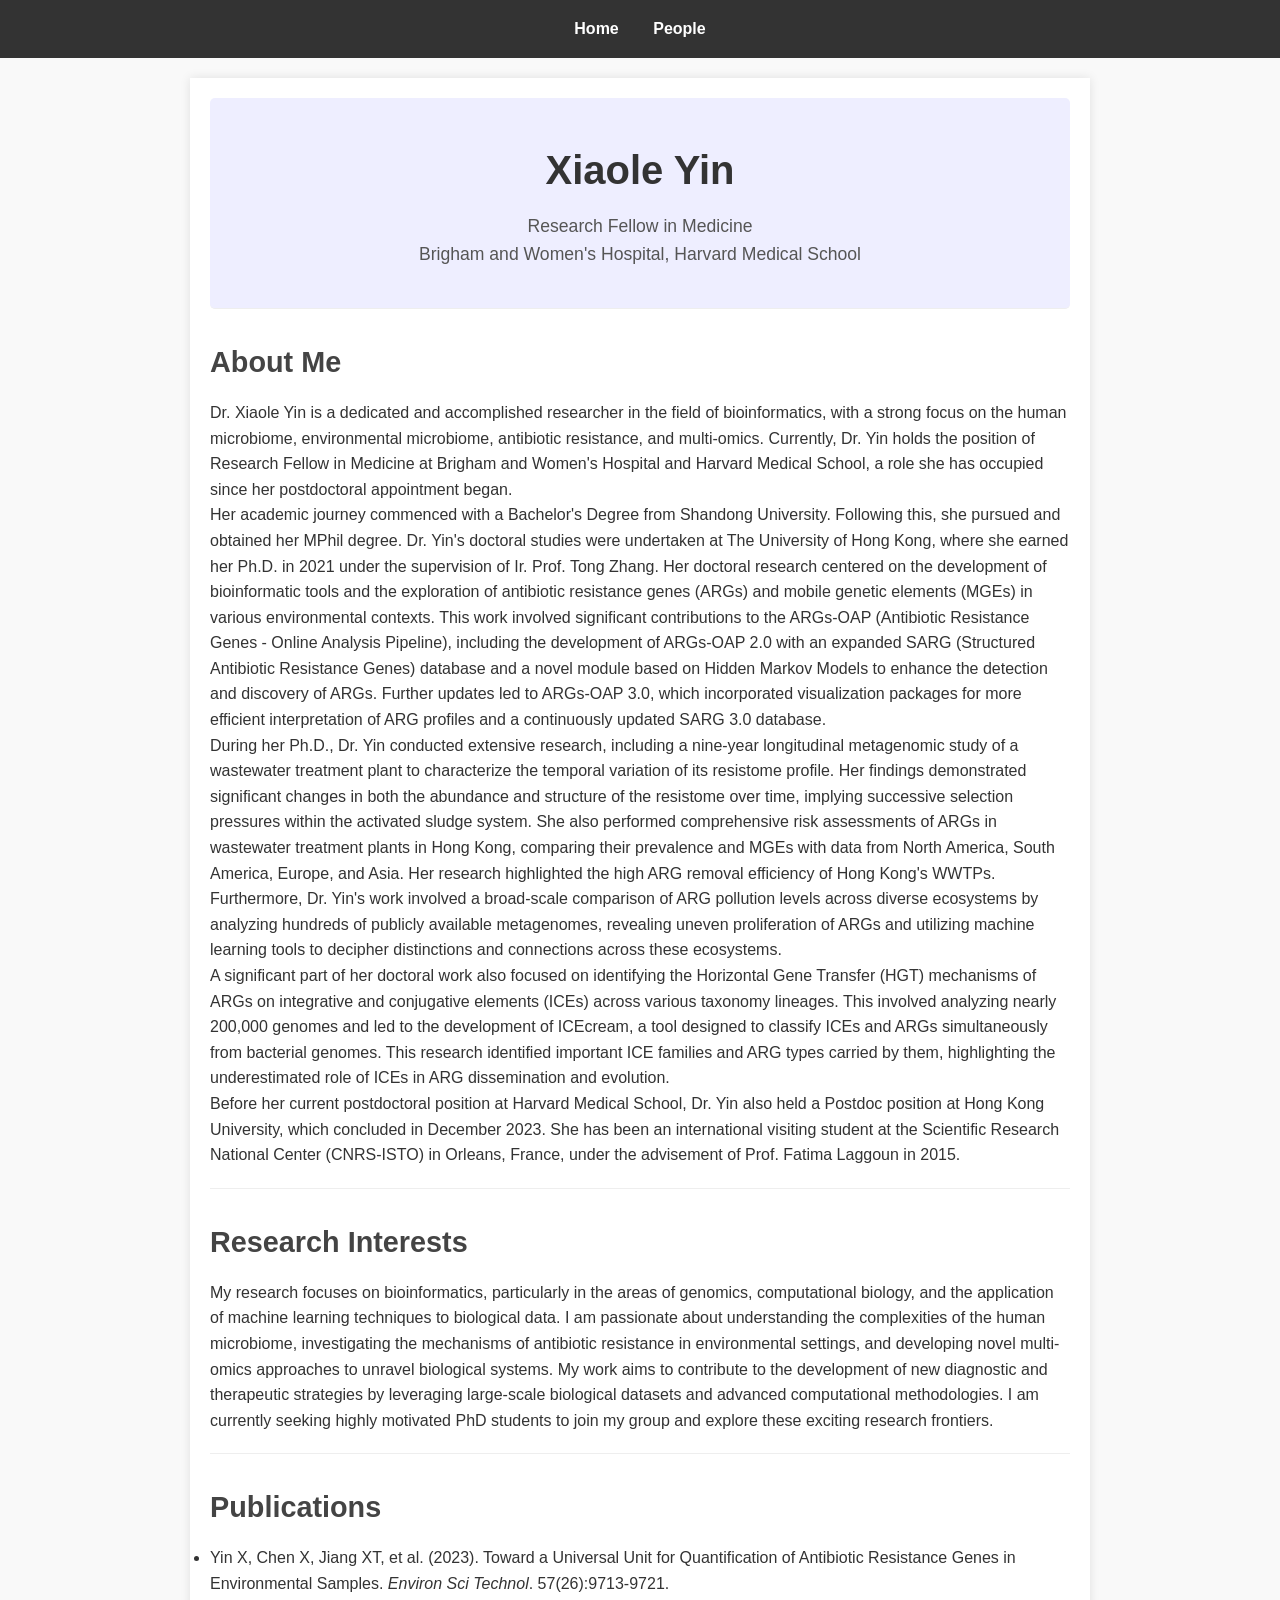
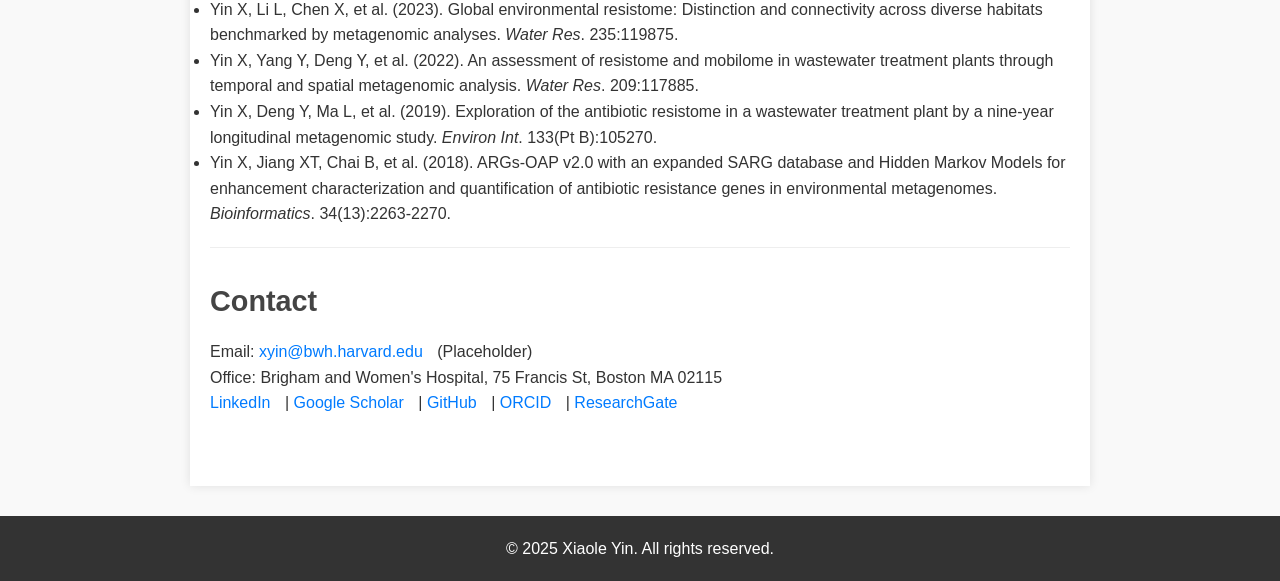
==== index.html @ 7547d27c "Initial commit of acadmic webpage" ====
<!DOCTYPE html>
<html lang="en">
<head>
    <meta charset="UTF-8">
    <meta name="viewport" content="width=device-width, initial-scale=1.0">
    <title>Xiaole Yin - Academic Profile</title>
    <link rel="stylesheet" href="css/style.css">
</head>
<body>
    <header>
        <nav>
            <ul>
                <li><a href="index.html">Home</a></li>
                <li><a href="people.html">People</a></li>
            </ul>
        </nav>
    </header>
    <main>
        <section id="hero">
            <h1>Xiaole Yin</h1>
            <p>Research Fellow in Medicine</p>
            <p>Brigham and Women's Hospital, Harvard Medical School</p>
        </section>

        <section id="biography">
            <h2>About Me</h2>
            <p>Dr. Xiaole Yin is a dedicated and accomplished researcher in the field of bioinformatics, with a strong focus on the human microbiome, environmental microbiome, antibiotic resistance, and multi-omics. Currently, Dr. Yin holds the position of Research Fellow in Medicine at Brigham and Women's Hospital and Harvard Medical School, a role she has occupied since her postdoctoral appointment began.</p>
            <p>Her academic journey commenced with a Bachelor's Degree from Shandong University. Following this, she pursued and obtained her MPhil degree. Dr. Yin's doctoral studies were undertaken at The University of Hong Kong, where she earned her Ph.D. in 2021 under the supervision of Ir. Prof. Tong Zhang. Her doctoral research centered on the development of bioinformatic tools and the exploration of antibiotic resistance genes (ARGs) and mobile genetic elements (MGEs) in various environmental contexts. This work involved significant contributions to the ARGs-OAP (Antibiotic Resistance Genes - Online Analysis Pipeline), including the development of ARGs-OAP 2.0 with an expanded SARG (Structured Antibiotic Resistance Genes) database and a novel module based on Hidden Markov Models to enhance the detection and discovery of ARGs. Further updates led to ARGs-OAP 3.0, which incorporated visualization packages for more efficient interpretation of ARG profiles and a continuously updated SARG 3.0 database.</p>
            <p>During her Ph.D., Dr. Yin conducted extensive research, including a nine-year longitudinal metagenomic study of a wastewater treatment plant to characterize the temporal variation of its resistome profile. Her findings demonstrated significant changes in both the abundance and structure of the resistome over time, implying successive selection pressures within the activated sludge system. She also performed comprehensive risk assessments of ARGs in wastewater treatment plants in Hong Kong, comparing their prevalence and MGEs with data from North America, South America, Europe, and Asia. Her research highlighted the high ARG removal efficiency of Hong Kong's WWTPs. Furthermore, Dr. Yin's work involved a broad-scale comparison of ARG pollution levels across diverse ecosystems by analyzing hundreds of publicly available metagenomes, revealing uneven proliferation of ARGs and utilizing machine learning tools to decipher distinctions and connections across these ecosystems.</p>
            <p>A significant part of her doctoral work also focused on identifying the Horizontal Gene Transfer (HGT) mechanisms of ARGs on integrative and conjugative elements (ICEs) across various taxonomy lineages. This involved analyzing nearly 200,000 genomes and led to the development of ICEcream, a tool designed to classify ICEs and ARGs simultaneously from bacterial genomes. This research identified important ICE families and ARG types carried by them, highlighting the underestimated role of ICEs in ARG dissemination and evolution.</p>
            <p>Before her current postdoctoral position at Harvard Medical School, Dr. Yin also held a Postdoc position at Hong Kong University, which concluded in December 2023. She has been an international visiting student at the Scientific Research National Center (CNRS-ISTO) in Orleans, France, under the advisement of Prof. Fatima Laggoun in 2015.</p>
        </section>

        <section id="research-interests">
            <h2>Research Interests</h2>
            <!-- Placeholder for research interests -->
            <p>My research focuses on bioinformatics, particularly in the areas of genomics, computational biology, and the application of machine learning techniques to biological data. I am passionate about understanding the complexities of the human microbiome, investigating the mechanisms of antibiotic resistance in environmental settings, and developing novel multi-omics approaches to unravel biological systems. My work aims to contribute to the development of new diagnostic and therapeutic strategies by leveraging large-scale biological datasets and advanced computational methodologies. I am currently seeking highly motivated PhD students to join my group and explore these exciting research frontiers.</p>
        </section>

        <section id="publications">
            <h2>Publications</h2>
            <ul>
                <li>Yin X, Chen X, Jiang XT, et al. (2023). Toward a Universal Unit for Quantification of Antibiotic Resistance Genes in Environmental Samples. <em>Environ Sci Technol</em>. 57(26):9713-9721.</li>
                <li>Yin X, Li L, Chen X, et al. (2023). Global environmental resistome: Distinction and connectivity across diverse habitats benchmarked by metagenomic analyses. <em>Water Res</em>. 235:119875.</li>
                <li>Yin X, Yang Y, Deng Y, et al. (2022). An assessment of resistome and mobilome in wastewater treatment plants through temporal and spatial metagenomic analysis. <em>Water Res</em>. 209:117885.</li>
                <li>Yin X, Deng Y, Ma L, et al. (2019). Exploration of the antibiotic resistome in a wastewater treatment plant by a nine-year longitudinal metagenomic study. <em>Environ Int</em>. 133(Pt B):105270.</li>
                <li>Yin X, Jiang XT, Chai B, et al. (2018). ARGs-OAP v2.0 with an expanded SARG database and Hidden Markov Models for enhancement characterization and quantification of antibiotic resistance genes in environmental metagenomes. <em>Bioinformatics</em>. 34(13):2263-2270.</li>
            </ul>
        </section>

        <section id="contact">
            <h2>Contact</h2>
            <p>Email: <a href="mailto:xyin@bwh.harvard.edu">xyin@bwh.harvard.edu</a> (Placeholder)</p>
            <p>Office: Brigham and Women's Hospital, 75 Francis St, Boston MA 02115</p>
            <p>
                <a href="#" id="linkedin-link" target="_blank">LinkedIn</a> |
                <a href="#" id="gscholar-link" target="_blank">Google Scholar</a> |
                <a href="https://github.com/xiaole99" target="_blank">GitHub</a> |
                <a href="#" id="orcid-link" target="_blank">ORCID</a> |
                <a href="#" id="researchgate-link" target="_blank">ResearchGate</a>
            </p>
        </section>
    </main>
    <footer>
        <p>&copy; 2025 Xiaole Yin. All rights reserved.</p>
    </footer>
    <script src="js/main.js"></script>
</body>
</html>
---- css/style.css ----
/* Basic Reset */
* {
    margin: 0;
    padding: 0;
    box-sizing: border-box;
}

body {
    font-family: -apple-system, BlinkMacSystemFont, "Segoe UI", Roboto, "Helvetica Neue", Arial, sans-serif;
    line-height: 1.6;
    color: #333;
    background-color: #f9f9f9;
}

header {
    background: #333;
    color: #fff;
    padding: 1rem 0;
    text-align: center;
    position: sticky;
    top: 0;
    z-index: 1000;
}

header nav ul {
    list-style: none;
    padding: 0;
}

header nav ul li {
    display: inline;
    margin: 0 15px;
}

header nav ul li a {
    color: #fff;
    text-decoration: none;
    font-weight: bold;
}

main {
    padding: 20px;
    max-width: 900px;
    margin: 20px auto;
    background: #fff;
    box-shadow: 0 0 10px rgba(0,0,0,0.1);
}

section {
    margin-bottom: 30px;
    padding-bottom: 20px;
    border-bottom: 1px solid #eee;
}

section:last-child {
    border-bottom: none;
}

h1, h2, h3 {
    color: #333;
    margin-bottom: 15px;
}

h1 {
    font-size: 2.5em;
    text-align: center;
    margin-bottom: 20px;
}

h2 {
    font-size: 1.8em;
    color: #444;
}

#hero {
    text-align: center;
    padding: 40px 20px;
    background-color: #eef;
    border-radius: 5px;
    position: relative; /* For meteor effect positioning */
    overflow: hidden; /* To contain the meteor */
}

#hero h1 {
    margin-bottom: 10px;
}

#hero p {
    font-size: 1.1em;
    color: #555;
}

#contact p a {
    margin-right: 10px;
    color: #007bff;
    text-decoration: none;
}

#contact p a:hover {
    text-decoration: underline;
}

footer {
    text-align: center;
    padding: 20px;
    background: #333;
    color: #fff;
    margin-top: 30px;
}

/* Responsive Design */
@media (max-width: 768px) {
    header nav ul li {
        display: block;
        margin: 10px 0;
    }
    h1 {
        font-size: 2em;
    }
    h2 {
        font-size: 1.5em;
    }
}

/* Meteor Animation */
.meteor {
    position: absolute;
    width: 4px;
    height: 4px;
    background-color: #ffcc00; /* Bright yellow for visibility */
    border-radius: 50%;
    box-shadow: 0 0 10px #ffcc00, 0 0 20px #ffcc00, 0 0 30px #ffcc00;
    animation: fall 3s linear infinite;
    opacity: 0;
}

@keyframes fall {
    0% {
        transform: translate(-100px, -100px) scale(1);
        opacity: 1;
    }
    50% {
        opacity: 1;
    }
    100% {
        transform: translate(calc(100vw - 100px), calc(100vh - 100px)) scale(0.5); /* Adjust end position based on viewport */
        opacity: 0;
    }
}

/* Multiple meteors with different delays and starting positions */
.meteor:nth-child(1) {
    top: 10%;
    left: 10%;
    animation-delay: 0s;
}

.meteor:nth-child(2) {
    top: 20%;
    left: 50%;
    animation-delay: 0.5s;
    width: 3px; /* Slightly smaller */
    height: 3px;
}

.meteor:nth-child(3) {
    top: 5%;
    left: 80%;
    animation-delay: 1s;
    background-color: #ff9933; /* Different color */
    box-shadow: 0 0 10px #ff9933, 0 0 20px #ff9933, 0 0 30px #ff9933;
}

.person {
    margin-bottom: 20px;
    padding: 15px;
    background-color: #f9f9f9;
    border-left: 3px solid #007bff;
}

.person h3 {
    margin-top: 0;
}
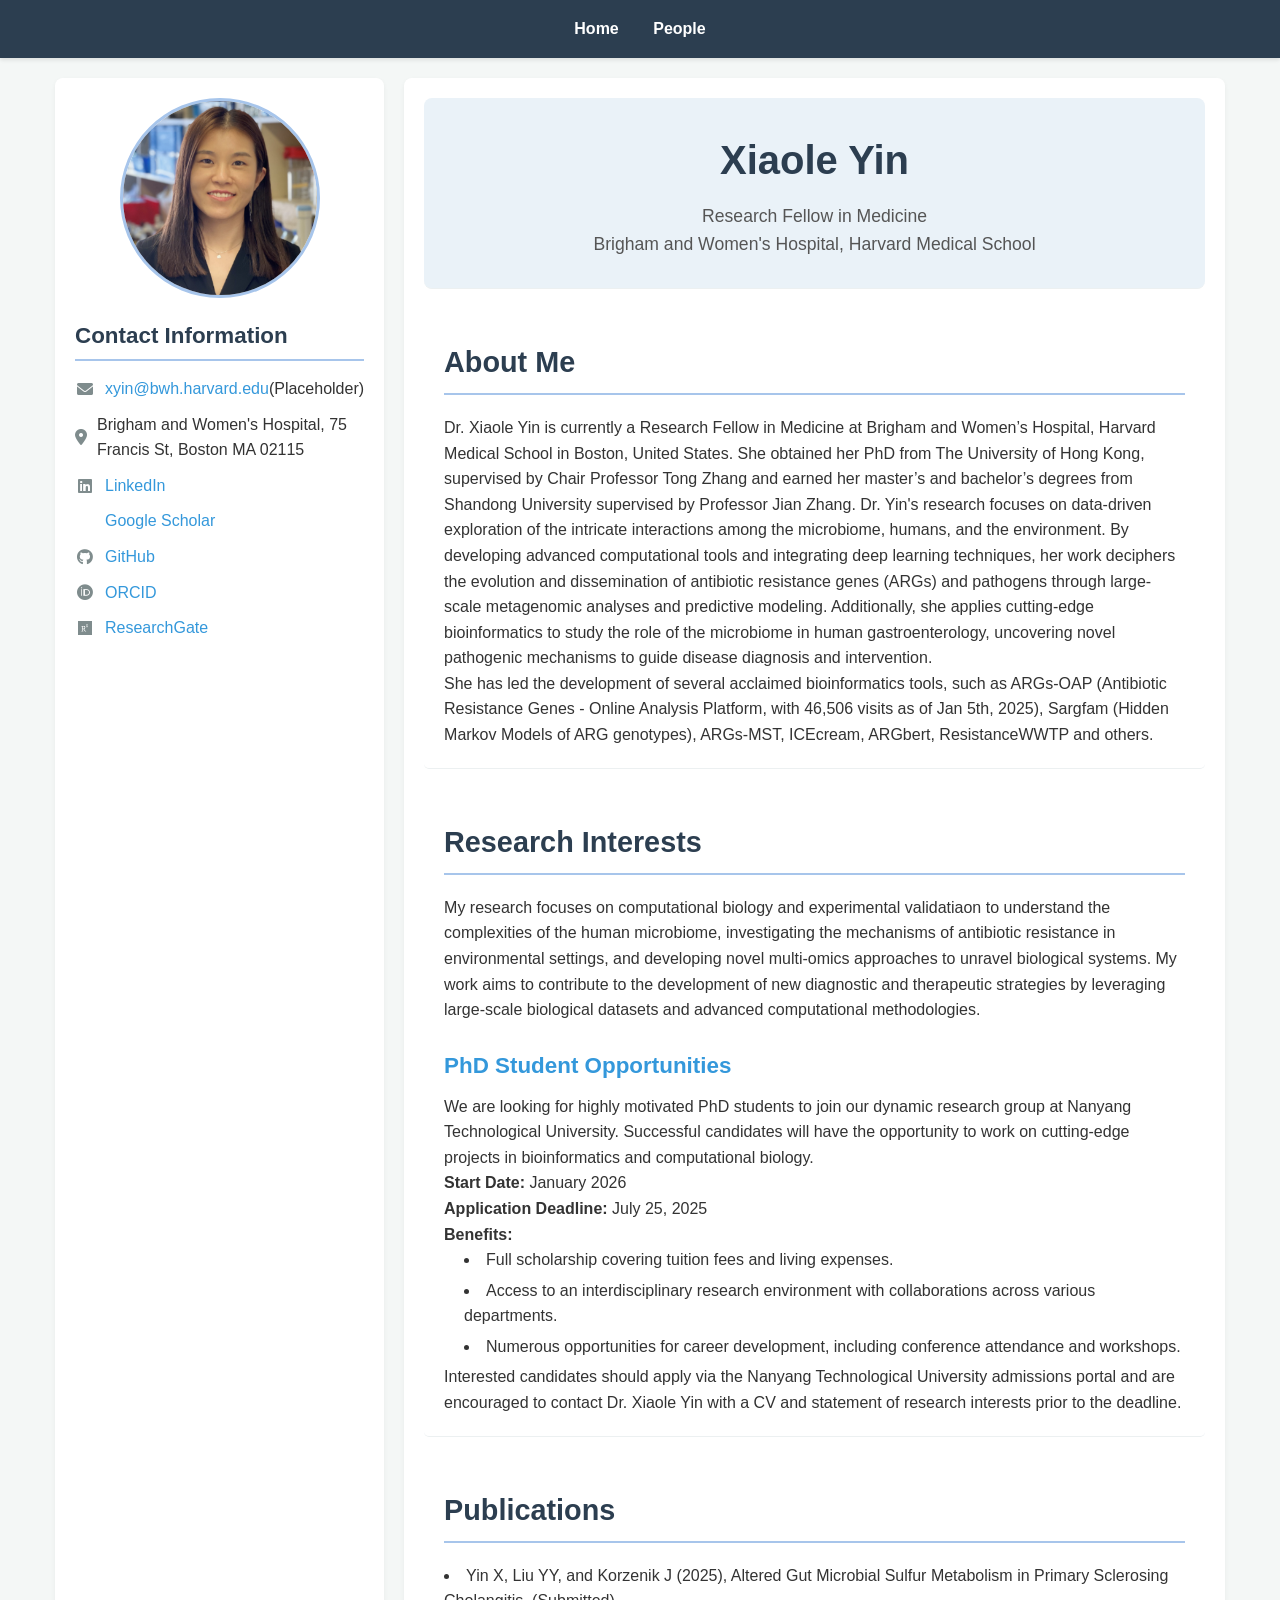
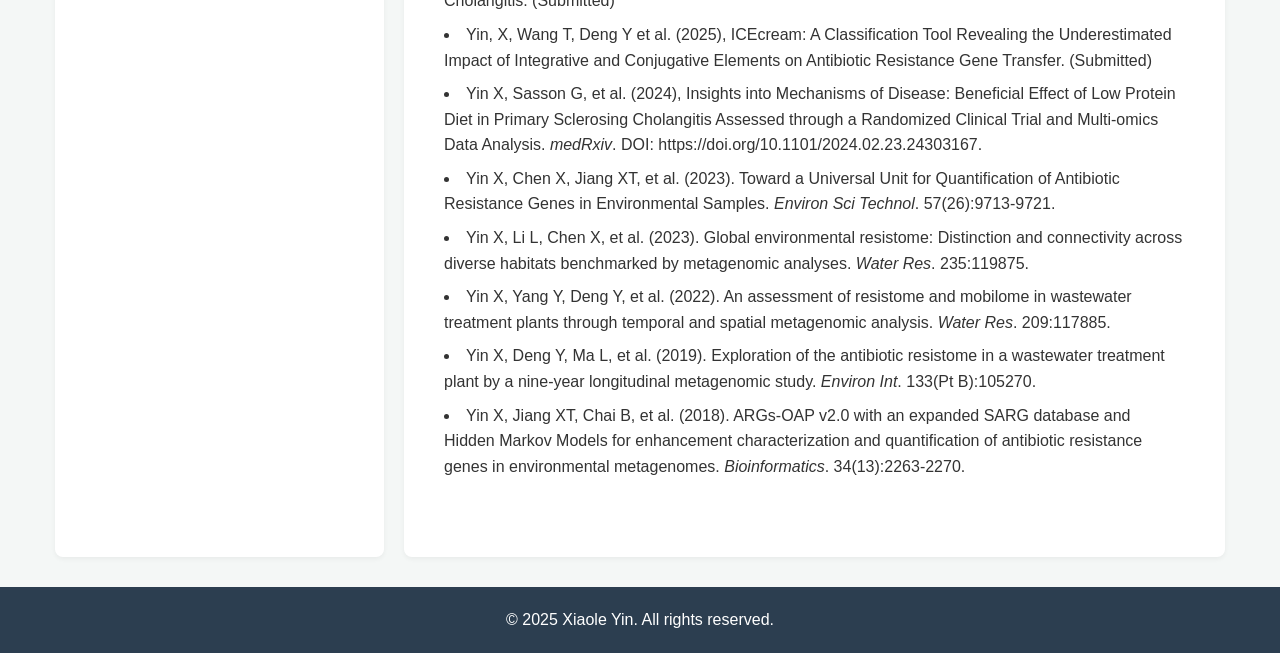
==== commit 36512fd6: "Update website with new design and content" ====
--- a/index.html
+++ b/index.html
@@ -5,65 +5,85 @@
     <meta name="viewport" content="width=device-width, initial-scale=1.0">
     <title>Xiaole Yin - Academic Profile</title>
     <link rel="stylesheet" href="css/style.css">
+    <link rel="stylesheet" href="https://cdnjs.cloudflare.com/ajax/libs/font-awesome/6.0.0-beta3/css/all.min.css">
 </head>
 <body>
-    <header>
-        <nav>
-            <ul>
-                <li><a href="index.html">Home</a></li>
-                <li><a href="people.html">People</a></li>
-            </ul>
-        </nav>
-    </header>
-    <main>
-        <section id="hero">
-            <h1>Xiaole Yin</h1>
-            <p>Research Fellow in Medicine</p>
-            <p>Brigham and Women's Hospital, Harvard Medical School</p>
-        </section>
+    <div class="entrance-animation">
+        <header>
+            <nav>
+                <ul>
+                    <li><a href="index.html">Home</a></li>
+                    <li><a href="people.html">People</a></li>
+                </ul>
+            </nav>
+        </header>
 
-        <section id="biography">
-            <h2>About Me</h2>
-            <p>Dr. Xiaole Yin is a dedicated and accomplished researcher in the field of bioinformatics, with a strong focus on the human microbiome, environmental microbiome, antibiotic resistance, and multi-omics. Currently, Dr. Yin holds the position of Research Fellow in Medicine at Brigham and Women's Hospital and Harvard Medical School, a role she has occupied since her postdoctoral appointment began.</p>
-            <p>Her academic journey commenced with a Bachelor's Degree from Shandong University. Following this, she pursued and obtained her MPhil degree. Dr. Yin's doctoral studies were undertaken at The University of Hong Kong, where she earned her Ph.D. in 2021 under the supervision of Ir. Prof. Tong Zhang. Her doctoral research centered on the development of bioinformatic tools and the exploration of antibiotic resistance genes (ARGs) and mobile genetic elements (MGEs) in various environmental contexts. This work involved significant contributions to the ARGs-OAP (Antibiotic Resistance Genes - Online Analysis Pipeline), including the development of ARGs-OAP 2.0 with an expanded SARG (Structured Antibiotic Resistance Genes) database and a novel module based on Hidden Markov Models to enhance the detection and discovery of ARGs. Further updates led to ARGs-OAP 3.0, which incorporated visualization packages for more efficient interpretation of ARG profiles and a continuously updated SARG 3.0 database.</p>
-            <p>During her Ph.D., Dr. Yin conducted extensive research, including a nine-year longitudinal metagenomic study of a wastewater treatment plant to characterize the temporal variation of its resistome profile. Her findings demonstrated significant changes in both the abundance and structure of the resistome over time, implying successive selection pressures within the activated sludge system. She also performed comprehensive risk assessments of ARGs in wastewater treatment plants in Hong Kong, comparing their prevalence and MGEs with data from North America, South America, Europe, and Asia. Her research highlighted the high ARG removal efficiency of Hong Kong's WWTPs. Furthermore, Dr. Yin's work involved a broad-scale comparison of ARG pollution levels across diverse ecosystems by analyzing hundreds of publicly available metagenomes, revealing uneven proliferation of ARGs and utilizing machine learning tools to decipher distinctions and connections across these ecosystems.</p>
-            <p>A significant part of her doctoral work also focused on identifying the Horizontal Gene Transfer (HGT) mechanisms of ARGs on integrative and conjugative elements (ICEs) across various taxonomy lineages. This involved analyzing nearly 200,000 genomes and led to the development of ICEcream, a tool designed to classify ICEs and ARGs simultaneously from bacterial genomes. This research identified important ICE families and ARG types carried by them, highlighting the underestimated role of ICEs in ARG dissemination and evolution.</p>
-            <p>Before her current postdoctoral position at Harvard Medical School, Dr. Yin also held a Postdoc position at Hong Kong University, which concluded in December 2023. She has been an international visiting student at the Scientific Research National Center (CNRS-ISTO) in Orleans, France, under the advisement of Prof. Fatima Laggoun in 2015.</p>
-        </section>
+        <div class="container">
+            <aside class="sidebar">
+                <div class="profile-photo">
+                    <img src="images/profile.png" alt="Xiaole Yin">
+                </div>
+                <h2>Contact Information</h2>
+                <ul class="contact-info">
+                    <li><i class="fas fa-envelope"></i> <a href="mailto:xyin@bwh.harvard.edu">xyin@bwh.harvard.edu</a> (Placeholder)</li>
+                    <li><i class="fas fa-map-marker-alt"></i> Brigham and Women's Hospital, 75 Francis St, Boston MA 02115</li>
+                    <li><i class="fab fa-linkedin"></i> <a href="#" id="linkedin-link" target="_blank">LinkedIn</a></li>
+                    <li><i class="fab fa-google-scholar"></i> <a href="#" id="gscholar-link" target="_blank">Google Scholar</a></li>
+                    <li><i class="fab fa-github"></i> <a href="https://github.com/xiaole99" target="_blank">GitHub</a></li>
+                    <li><i class="fab fa-orcid"></i> <a href="#" id="orcid-link" target="_blank">ORCID</a></li> <!-- Corrected ORCID icon -->
+                    <li><i class="fab fa-researchgate"></i> <a href="#" id="researchgate-link" target="_blank">ResearchGate</a></li> <!-- Corrected ResearchGate icon -->
+                </ul>
+            </aside>
 
-        <section id="research-interests">
-            <h2>Research Interests</h2>
-            <!-- Placeholder for research interests -->
-            <p>My research focuses on bioinformatics, particularly in the areas of genomics, computational biology, and the application of machine learning techniques to biological data. I am passionate about understanding the complexities of the human microbiome, investigating the mechanisms of antibiotic resistance in environmental settings, and developing novel multi-omics approaches to unravel biological systems. My work aims to contribute to the development of new diagnostic and therapeutic strategies by leveraging large-scale biological datasets and advanced computational methodologies. I am currently seeking highly motivated PhD students to join my group and explore these exciting research frontiers.</p>
-        </section>
+            <main class="main-content">
+                <section id="hero">
+                    <h1>Xiaole Yin</h1>
+                    <p>Research Fellow in Medicine</p>
+                    <p>Brigham and Women's Hospital, Harvard Medical School</p>
+                </section>
 
-        <section id="publications">
-            <h2>Publications</h2>
-            <ul>
-                <li>Yin X, Chen X, Jiang XT, et al. (2023). Toward a Universal Unit for Quantification of Antibiotic Resistance Genes in Environmental Samples. <em>Environ Sci Technol</em>. 57(26):9713-9721.</li>
-                <li>Yin X, Li L, Chen X, et al. (2023). Global environmental resistome: Distinction and connectivity across diverse habitats benchmarked by metagenomic analyses. <em>Water Res</em>. 235:119875.</li>
-                <li>Yin X, Yang Y, Deng Y, et al. (2022). An assessment of resistome and mobilome in wastewater treatment plants through temporal and spatial metagenomic analysis. <em>Water Res</em>. 209:117885.</li>
-                <li>Yin X, Deng Y, Ma L, et al. (2019). Exploration of the antibiotic resistome in a wastewater treatment plant by a nine-year longitudinal metagenomic study. <em>Environ Int</em>. 133(Pt B):105270.</li>
-                <li>Yin X, Jiang XT, Chai B, et al. (2018). ARGs-OAP v2.0 with an expanded SARG database and Hidden Markov Models for enhancement characterization and quantification of antibiotic resistance genes in environmental metagenomes. <em>Bioinformatics</em>. 34(13):2263-2270.</li>
-            </ul>
-        </section>
+                <section id="biography">
+                    <h2>About Me</h2>
+                    <p>Dr. Xiaole Yin is currently a Research Fellow in Medicine at Brigham and Women’s Hospital, Harvard Medical School in Boston, United States. She obtained her PhD from The University of Hong Kong, supervised by Chair Professor Tong Zhang and earned her master’s and bachelor’s degrees from Shandong University supervised by Professor Jian Zhang. Dr. Yin's research focuses on data-driven exploration of the intricate interactions among the microbiome, humans, and the environment. By developing advanced computational tools and integrating deep learning techniques, her work deciphers the evolution and dissemination of antibiotic resistance genes (ARGs) and pathogens through large-scale metagenomic analyses and predictive modeling. Additionally, she applies cutting-edge bioinformatics to study the role of the microbiome in human gastroenterology, uncovering novel pathogenic mechanisms to guide disease diagnosis and intervention.</p>
+                    <p>She has led the development of several acclaimed bioinformatics tools, such as ARGs-OAP (Antibiotic Resistance Genes - Online Analysis Platform, with 46,506 visits as of Jan 5th, 2025), Sargfam (Hidden Markov Models of ARG genotypes), ARGs-MST, ICEcream, ARGbert, ResistanceWWTP and others.</p>
+                </section>
 
-        <section id="contact">
-            <h2>Contact</h2>
-            <p>Email: <a href="mailto:xyin@bwh.harvard.edu">xyin@bwh.harvard.edu</a> (Placeholder)</p>
-            <p>Office: Brigham and Women's Hospital, 75 Francis St, Boston MA 02115</p>
-            <p>
-                <a href="#" id="linkedin-link" target="_blank">LinkedIn</a> |
-                <a href="#" id="gscholar-link" target="_blank">Google Scholar</a> |
-                <a href="https://github.com/xiaole99" target="_blank">GitHub</a> |
-                <a href="#" id="orcid-link" target="_blank">ORCID</a> |
-                <a href="#" id="researchgate-link" target="_blank">ResearchGate</a>
-            </p>
-        </section>
-    </main>
-    <footer>
-        <p>&copy; 2025 Xiaole Yin. All rights reserved.</p>
-    </footer>
-    <script src="js/main.js"></script>
+                <section id="research-interests">
+                    <h2>Research Interests</h2>
+                    <p>My research focuses on computational biology and experimental validatiaon to understand the complexities of the human microbiome, investigating the mechanisms of antibiotic resistance in environmental settings, and developing novel multi-omics approaches to unravel biological systems. My work aims to contribute to the development of new diagnostic and therapeutic strategies by leveraging large-scale biological datasets and advanced computational methodologies.</p>
+                     <h3>PhD Student Opportunities</h3>
+                    <p>We are looking for highly motivated PhD students to join our dynamic research group at Nanyang Technological University. Successful candidates will have the opportunity to work on cutting-edge projects in bioinformatics and computational biology.</p>
+                    <p><strong>Start Date:</strong> January 2026</p>
+                    <p><strong>Application Deadline:</strong> July 25, 2025</p>
+                    <p><strong>Benefits:</strong></p>
+                    <ul>
+                        <li>Full scholarship covering tuition fees and living expenses.</li>
+                        <li>Access to an interdisciplinary research environment with collaborations across various departments.</li>
+                        <li>Numerous opportunities for career development, including conference attendance and workshops.</li>
+                    </ul>
+                    <p>Interested candidates should apply via the Nanyang Technological University admissions portal and are encouraged to contact Dr. Xiaole Yin with a CV and statement of research interests prior to the deadline.</p>
+                </section>
+
+                <section id="publications">
+                    <h2>Publications</h2>
+                    <ul>
+                        <li>Yin X, Liu YY, and Korzenik J (2025), Altered Gut Microbial Sulfur Metabolism in Primary Sclerosing Cholangitis. (Submitted)</li>
+                        <li>Yin, X, Wang T, Deng Y et al. (2025), ICEcream: A Classification Tool Revealing the Underestimated Impact of Integrative and Conjugative Elements on Antibiotic Resistance Gene Transfer. (Submitted)</li>
+                        <li>Yin X, Sasson G,  et al. (2024), Insights into Mechanisms of Disease: Beneficial Effect of Low Protein Diet in Primary Sclerosing Cholangitis Assessed through a Randomized Clinical Trial and Multi-omics Data Analysis. <em>medRxiv</em>. DOI: https://doi.org/10.1101/2024.02.23.24303167.</li>
+                        <li>Yin X, Chen X, Jiang XT, et al. (2023). Toward a Universal Unit for Quantification of Antibiotic Resistance Genes in Environmental Samples. <em>Environ Sci Technol</em>. 57(26):9713-9721.</li>
+                        <li>Yin X, Li L, Chen X, et al. (2023). Global environmental resistome: Distinction and connectivity across diverse habitats benchmarked by metagenomic analyses. <em>Water Res</em>. 235:119875.</li>
+                        <li>Yin X, Yang Y, Deng Y, et al. (2022). An assessment of resistome and mobilome in wastewater treatment plants through temporal and spatial metagenomic analysis. <em>Water Res</em>. 209:117885.</li>
+                        <li>Yin X, Deng Y, Ma L, et al. (2019). Exploration of the antibiotic resistome in a wastewater treatment plant by a nine-year longitudinal metagenomic study. <em>Environ Int</em>. 133(Pt B):105270.</li>
+                        <li>Yin X, Jiang XT, Chai B, et al. (2018). ARGs-OAP v2.0 with an expanded SARG database and Hidden Markov Models for enhancement characterization and quantification of antibiotic resistance genes in environmental metagenomes. <em>Bioinformatics</em>. 34(13):2263-2270.</li>
+                    </ul>
+                </section>
+            </main>
+        </div>
+
+        <footer>
+            <p>&copy; 2025 Xiaole Yin. All rights reserved.</p>
+        </footer>
+        <script src="js/main.js"></script>
+    </div>
 </body>
 </html>
--- a/css/style.css
+++ b/css/style.css
@@ -9,17 +9,35 @@
     font-family: -apple-system, BlinkMacSystemFont, "Segoe UI", Roboto, "Helvetica Neue", Arial, sans-serif;
     line-height: 1.6;
     color: #333;
-    background-color: #f9f9f9;
+    background-color: #f4f7f6; /* Light, slightly off-white background */
+}
+
+/* Entrance Animation */
+.entrance-animation {
+    animation: fadeInZoom 1s ease-out forwards;
+    opacity: 0; /* Start hidden */
+}
+
+@keyframes fadeInZoom {
+    0% {
+        opacity: 0;
+        transform: scale(0.95);
+    }
+    100% {
+        opacity: 1;
+        transform: scale(1);
+    }
 }
 
 header {
-    background: #333;
+    background: #2c3e50; /* Academic Maroon/Dark Blue */
     color: #fff;
     padding: 1rem 0;
     text-align: center;
     position: sticky;
     top: 0;
     z-index: 1000;
+    box-shadow: 0 2px 4px rgba(0,0,0,0.1);
 }
 
 header nav ul {
@@ -36,20 +54,89 @@
     color: #fff;
     text-decoration: none;
     font-weight: bold;
-}
-
-main {
-    padding: 20px;
-    max-width: 900px;
+    transition: color 0.3s ease;
+}
+
+header nav ul li a:hover {
+    color: #a7c5eb; /* Light Blue for hover */
+}
+
+.container {
+    display: flex;
+    flex-wrap: wrap;
+    max-width: 1200px;
     margin: 20px auto;
-    background: #fff;
-    box-shadow: 0 0 10px rgba(0,0,0,0.1);
+    padding: 0 15px;
+}
+
+.sidebar {
+    flex: 0 0 300px; /* Fixed width for sidebar */
+    margin-right: 20px;
+    padding: 20px;
+    background: #ffffff;
+    border-radius: 8px;
+    box-shadow: 0 2px 5px rgba(0,0,0,0.05);
+}
+
+.sidebar .profile-photo img {
+    width: 100%;
+    max-width: 200px; /* Control image size */
+    border-radius: 50%; /* Circular photo */
+    display: block;
+    margin: 0 auto 20px auto;
+    border: 3px solid #a7c5eb; /* Light Blue border */
+}
+
+.sidebar h2 {
+    font-size: 1.4em;
+    color: #2c3e50; /* Academic Maroon/Dark Blue */
+    margin-bottom: 15px;
+    border-bottom: 2px solid #a7c5eb; /* Light Blue underline */
+    padding-bottom: 5px;
+}
+
+.sidebar .contact-info {
+    list-style: none;
+    padding: 0;
+}
+
+.sidebar .contact-info li {
+    margin-bottom: 10px;
+    display: flex;
+    align-items: center;
+}
+
+.sidebar .contact-info li i {
+    margin-right: 10px;
+    color: #7f8c8d; /* Soft Violet/Gray for icons */
+    width: 20px; /* Ensure icons align */
+    text-align: center;
+}
+
+.sidebar .contact-info li a {
+    color: #3498db; /* Vivid Blue for links */
+    text-decoration: none;
+}
+
+.sidebar .contact-info li a:hover {
+    text-decoration: underline;
+}
+
+.main-content {
+    flex: 1;
+    min-width: 0; /* Prevents flexbox overflow issues */
+    background: #ffffff;
+    padding: 20px;
+    border-radius: 8px;
+    box-shadow: 0 2px 5px rgba(0,0,0,0.05);
 }
 
 section {
     margin-bottom: 30px;
-    padding-bottom: 20px;
-    border-bottom: 1px solid #eee;
+    padding: 20px;
+    border-bottom: 1px solid #ecf0f1; /* Lighter border */
+    background-color: #fff; /* Ensure sections have white background */
+    border-radius: 5px;
 }
 
 section:last-child {
@@ -57,59 +144,68 @@
 }
 
 h1, h2, h3 {
-    color: #333;
+    color: #2c3e50; /* Academic Maroon/Dark Blue */
     margin-bottom: 15px;
 }
 
-h1 {
+#hero h1 {
     font-size: 2.5em;
     text-align: center;
-    margin-bottom: 20px;
-}
-
-h2 {
-    font-size: 1.8em;
-    color: #444;
-}
-
-#hero {
-    text-align: center;
-    padding: 40px 20px;
-    background-color: #eef;
-    border-radius: 5px;
-    position: relative; /* For meteor effect positioning */
-    overflow: hidden; /* To contain the meteor */
-}
-
-#hero h1 {
     margin-bottom: 10px;
 }
 
 #hero p {
     font-size: 1.1em;
     color: #555;
-}
-
-#contact p a {
-    margin-right: 10px;
-    color: #007bff;
-    text-decoration: none;
-}
-
-#contact p a:hover {
-    text-decoration: underline;
+    text-align: center;
+}
+
+#hero {
+    text-align: center;
+    padding: 30px 20px;
+    background-color: #eaf2f8; /* Very Light Blue background for hero */
+    border-radius: 8px;
+    position: relative; 
+    overflow: hidden; 
+    margin-bottom: 30px; /* Add margin below hero */
+}
+
+
+section h2 {
+    font-size: 1.8em;
+    color: #2c3e50; /* Academic Maroon/Dark Blue */
+    border-bottom: 2px solid #a7c5eb; /* Light Blue underline */
+    padding-bottom: 8px;
+    margin-bottom: 20px;
+}
+
+section ul {
+    list-style-position: inside;
+    padding-left: 0; /* Remove default padding if using custom list styling */
+}
+
+section ul li {
+    margin-bottom: 8px;
 }
 
 footer {
     text-align: center;
     padding: 20px;
-    background: #333;
+    background: #2c3e50; /* Academic Maroon/Dark Blue */
     color: #fff;
     margin-top: 30px;
 }
 
 /* Responsive Design */
 @media (max-width: 768px) {
+    .container {
+        flex-direction: column;
+    }
+    .sidebar {
+        margin-right: 0;
+        margin-bottom: 20px;
+        flex: 0 0 auto; /* Allow sidebar to shrink */
+    }
     header nav ul li {
         display: block;
         margin: 10px 0;
@@ -122,16 +218,17 @@
     }
 }
 
-/* Meteor Animation */
+/* Meteor Animation (keeping previous one as it was not explicitly asked to be removed) */
 .meteor {
     position: absolute;
     width: 4px;
     height: 4px;
-    background-color: #ffcc00; /* Bright yellow for visibility */
+    background-color: #ffcc00; 
     border-radius: 50%;
     box-shadow: 0 0 10px #ffcc00, 0 0 20px #ffcc00, 0 0 30px #ffcc00;
     animation: fall 3s linear infinite;
     opacity: 0;
+    z-index: 1; /* Ensure meteors are behind main content if overlapping */
 }
 
 @keyframes fall {
@@ -143,12 +240,11 @@
         opacity: 1;
     }
     100% {
-        transform: translate(calc(100vw - 100px), calc(100vh - 100px)) scale(0.5); /* Adjust end position based on viewport */
+        transform: translate(calc(100vw - 100px), calc(100vh - 100px)) scale(0.5); 
         opacity: 0;
     }
 }
 
-/* Multiple meteors with different delays and starting positions */
 .meteor:nth-child(1) {
     top: 10%;
     left: 10%;
@@ -159,7 +255,7 @@
     top: 20%;
     left: 50%;
     animation-delay: 0.5s;
-    width: 3px; /* Slightly smaller */
+    width: 3px; 
     height: 3px;
 }
 
@@ -167,18 +263,37 @@
     top: 5%;
     left: 80%;
     animation-delay: 1s;
-    background-color: #ff9933; /* Different color */
+    background-color: #ff9933; 
     box-shadow: 0 0 10px #ff9933, 0 0 20px #ff9933, 0 0 30px #ff9933;
 }
 
 .person {
     margin-bottom: 20px;
     padding: 15px;
-    background-color: #f9f9f9;
-    border-left: 3px solid #007bff;
+    background-color: #eaf2f8; /* Light blue background for person cards */
+    border-left: 4px solid #3498db; /* Vivid Blue accent */
+    border-radius: 5px;
 }
 
 .person h3 {
     margin-top: 0;
-}
-
+    color: #2c3e50;
+}
+
+/* PhD Opportunities Styling */
+#research-interests h3 {
+    font-size: 1.4em;
+    color: #3498db; /* Vivid Blue for subheading */
+    margin-top: 25px;
+    margin-bottom: 10px;
+}
+
+#research-interests ul {
+    list-style-type: disc; /* Standard bullets for benefits */
+    margin-left: 20px; /* Indent bullet list */
+}
+
+#research-interests ul li {
+    margin-bottom: 5px;
+}
+
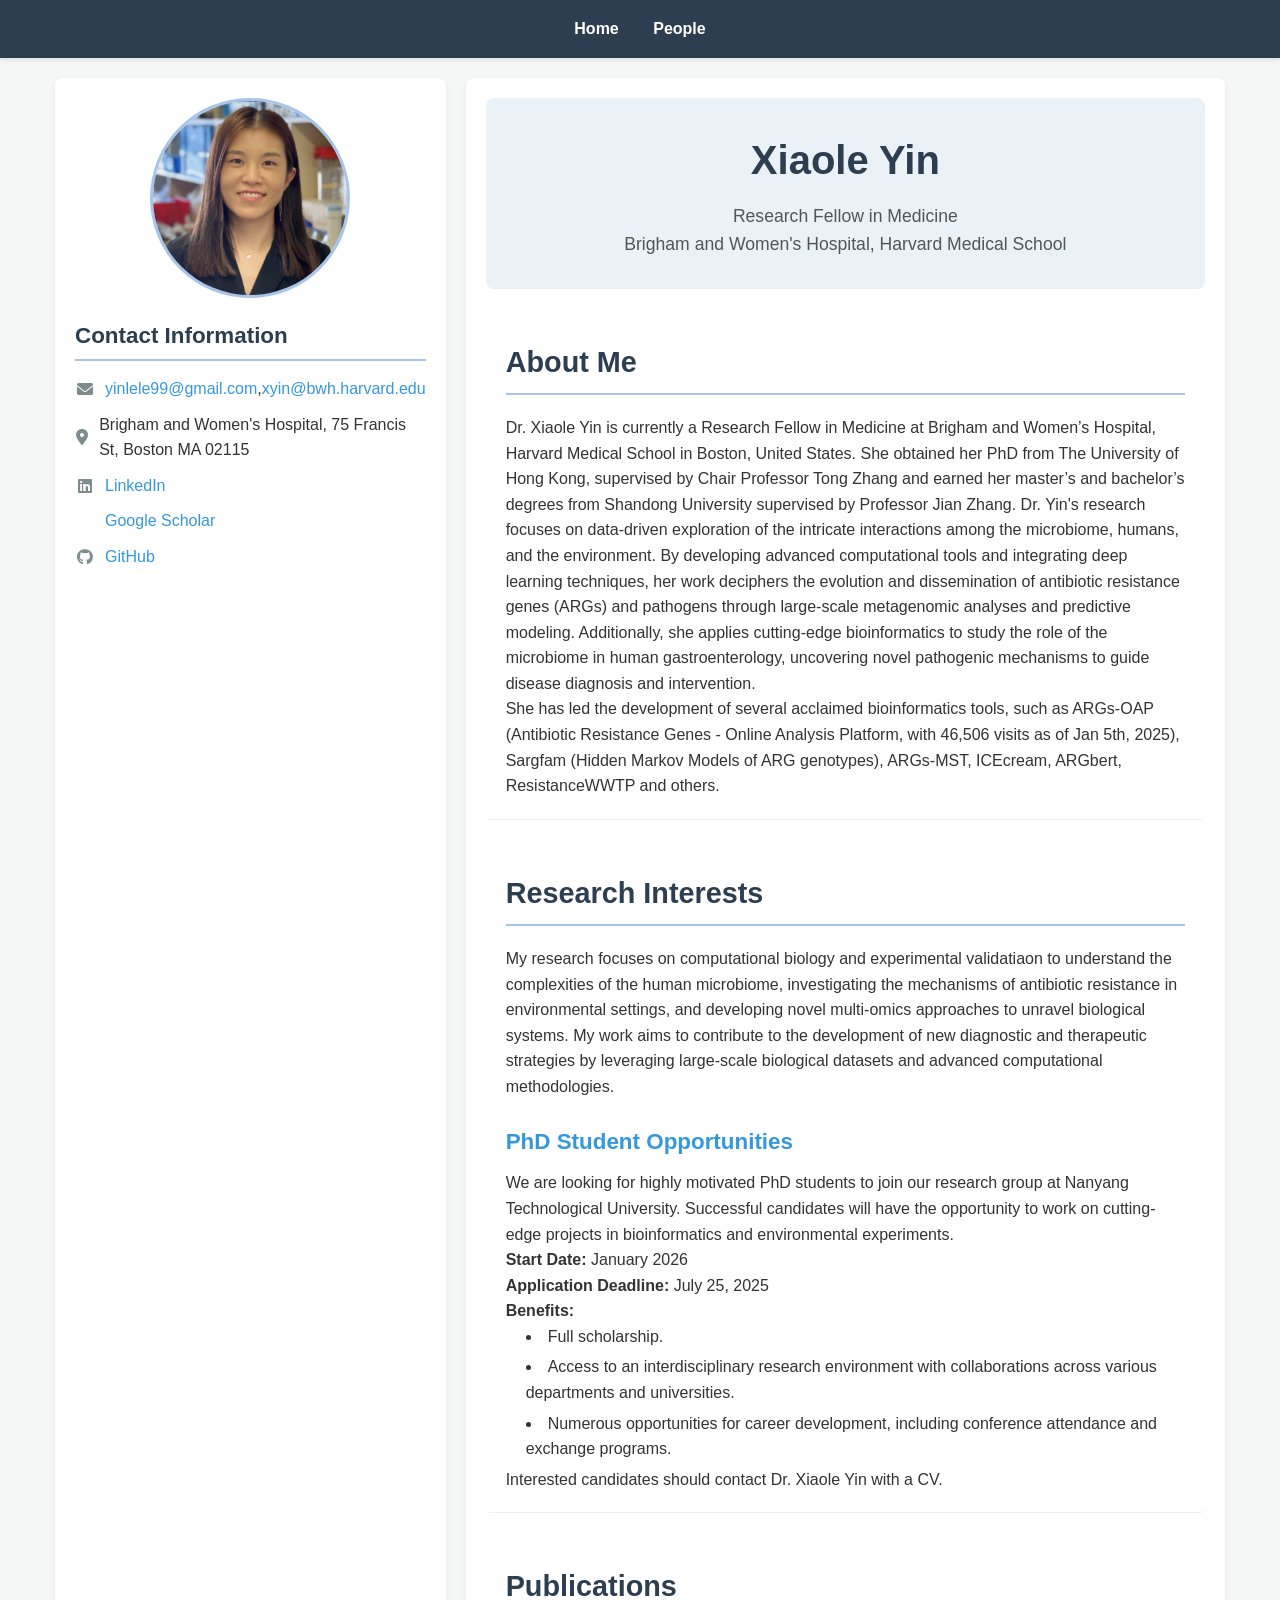
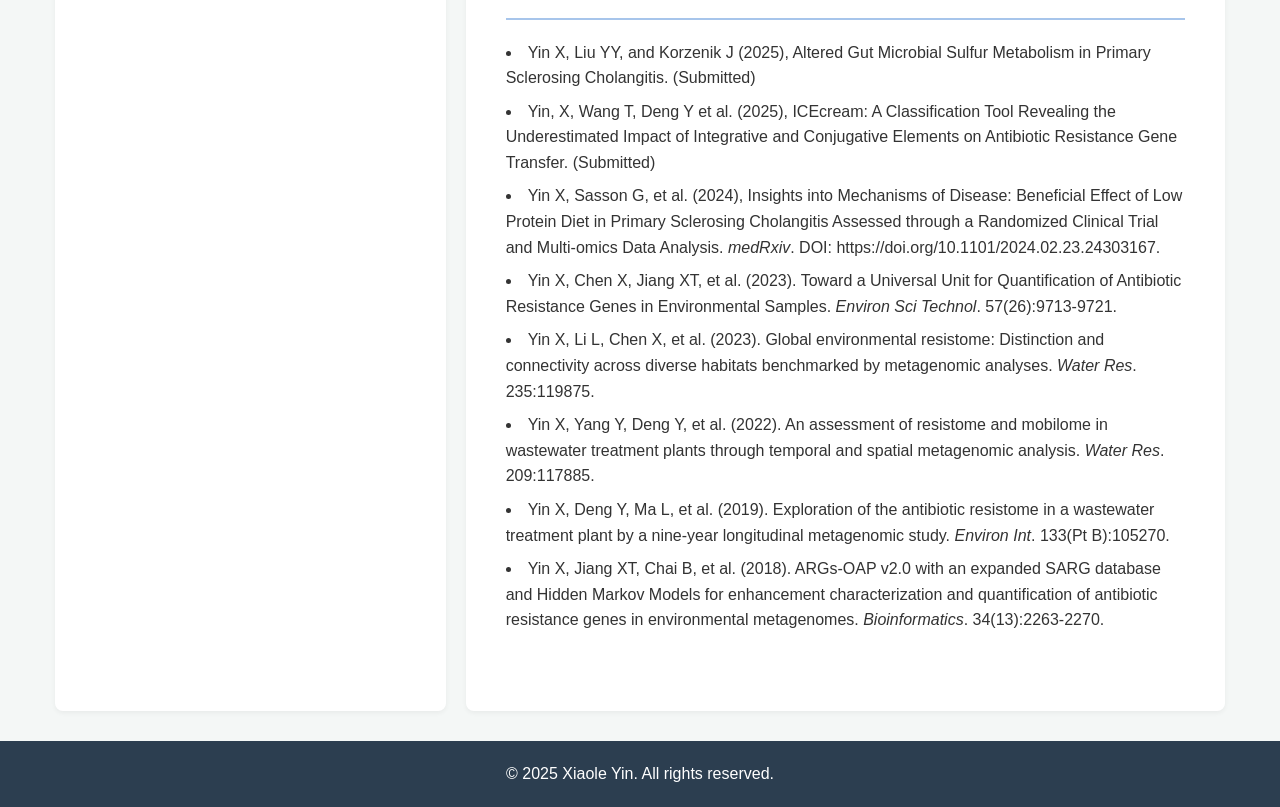
==== commit ea14189e: "Update website with new design and content" ====
--- a/index.html
+++ b/index.html
@@ -25,13 +25,11 @@
                 </div>
                 <h2>Contact Information</h2>
                 <ul class="contact-info">
-                    <li><i class="fas fa-envelope"></i> <a href="mailto:xyin@bwh.harvard.edu">xyin@bwh.harvard.edu</a> (Placeholder)</li>
+                    <li><i class="fas fa-envelope"></i> <a href=ilto:yinlele99@gmail.com">yinlele99@gmail.com</a>, <a href="mailto:xyin@bwh.harvard.edu">xyin@bwh.harvard.edu</a> </li>
                     <li><i class="fas fa-map-marker-alt"></i> Brigham and Women's Hospital, 75 Francis St, Boston MA 02115</li>
-                    <li><i class="fab fa-linkedin"></i> <a href="#" id="linkedin-link" target="_blank">LinkedIn</a></li>
-                    <li><i class="fab fa-google-scholar"></i> <a href="#" id="gscholar-link" target="_blank">Google Scholar</a></li>
+                    <li><i class="fab fa-linkedin"></i> <a href="https://www.linkedin.com/in/xiaole-yin-306543261" target="_blank">LinkedIn</a></li>
+                    <li><i class="fab fa-google-scholar"></i> <a href="https://scholar.google.com/citations?user=DCUoyukAAAAJ&hl=en" target="_blank">Google Scholar</a></li>
                     <li><i class="fab fa-github"></i> <a href="https://github.com/xiaole99" target="_blank">GitHub</a></li>
-                    <li><i class="fab fa-orcid"></i> <a href="#" id="orcid-link" target="_blank">ORCID</a></li> <!-- Corrected ORCID icon -->
-                    <li><i class="fab fa-researchgate"></i> <a href="#" id="researchgate-link" target="_blank">ResearchGate</a></li> <!-- Corrected ResearchGate icon -->
                 </ul>
             </aside>
 
@@ -52,16 +50,16 @@
                     <h2>Research Interests</h2>
                     <p>My research focuses on computational biology and experimental validatiaon to understand the complexities of the human microbiome, investigating the mechanisms of antibiotic resistance in environmental settings, and developing novel multi-omics approaches to unravel biological systems. My work aims to contribute to the development of new diagnostic and therapeutic strategies by leveraging large-scale biological datasets and advanced computational methodologies.</p>
                      <h3>PhD Student Opportunities</h3>
-                    <p>We are looking for highly motivated PhD students to join our dynamic research group at Nanyang Technological University. Successful candidates will have the opportunity to work on cutting-edge projects in bioinformatics and computational biology.</p>
+                    <p>We are looking for highly motivated PhD students to join our research group at Nanyang Technological University. Successful candidates will have the opportunity to work on cutting-edge projects in bioinformatics and environmental experiments.</p>
                     <p><strong>Start Date:</strong> January 2026</p>
                     <p><strong>Application Deadline:</strong> July 25, 2025</p>
                     <p><strong>Benefits:</strong></p>
                     <ul>
-                        <li>Full scholarship covering tuition fees and living expenses.</li>
-                        <li>Access to an interdisciplinary research environment with collaborations across various departments.</li>
-                        <li>Numerous opportunities for career development, including conference attendance and workshops.</li>
+                        <li>Full scholarship.</li>
+                        <li>Access to an interdisciplinary research environment with collaborations across various departments and universities.</li>
+                        <li>Numerous opportunities for career development, including conference attendance and exchange programs.</li>
                     </ul>
-                    <p>Interested candidates should apply via the Nanyang Technological University admissions portal and are encouraged to contact Dr. Xiaole Yin with a CV and statement of research interests prior to the deadline.</p>
+                    <p>Interested candidates should contact Dr. Xiaole Yin with a CV.</p>
                 </section>
 
                 <section id="publications">
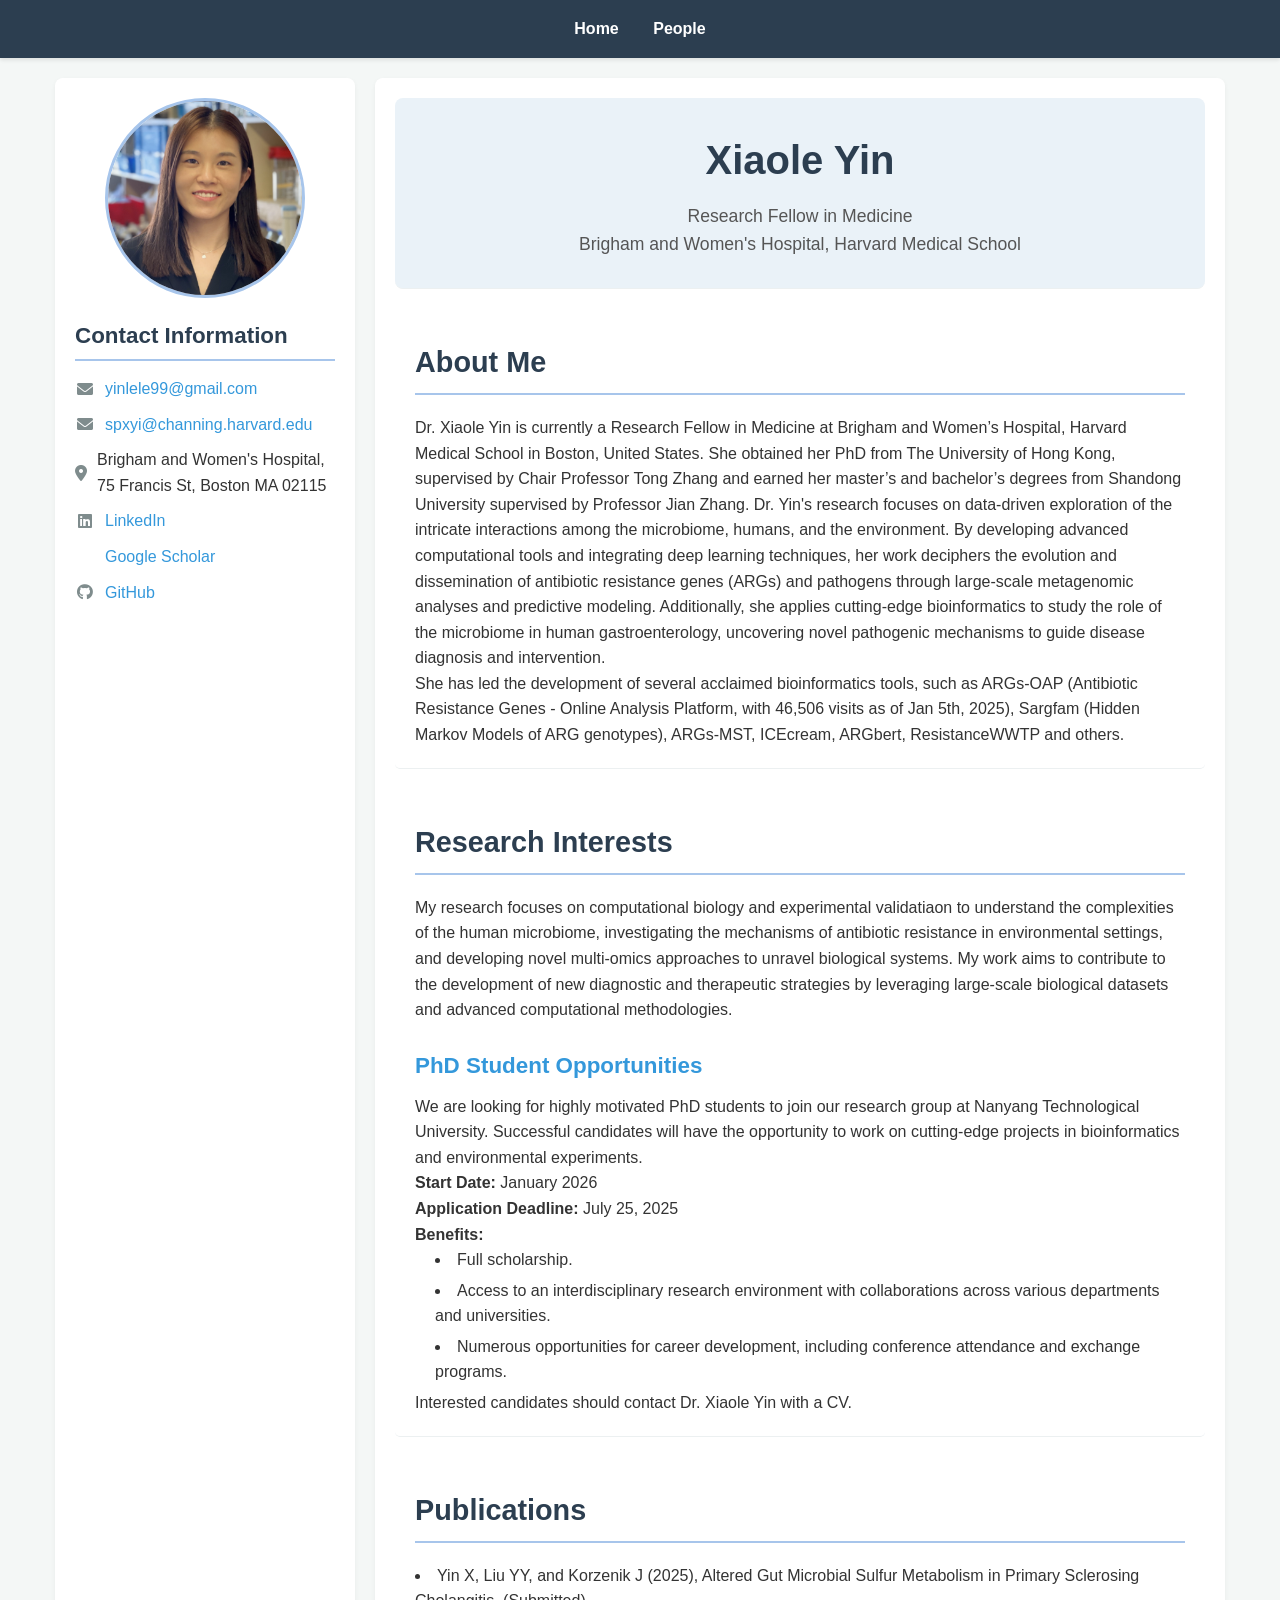
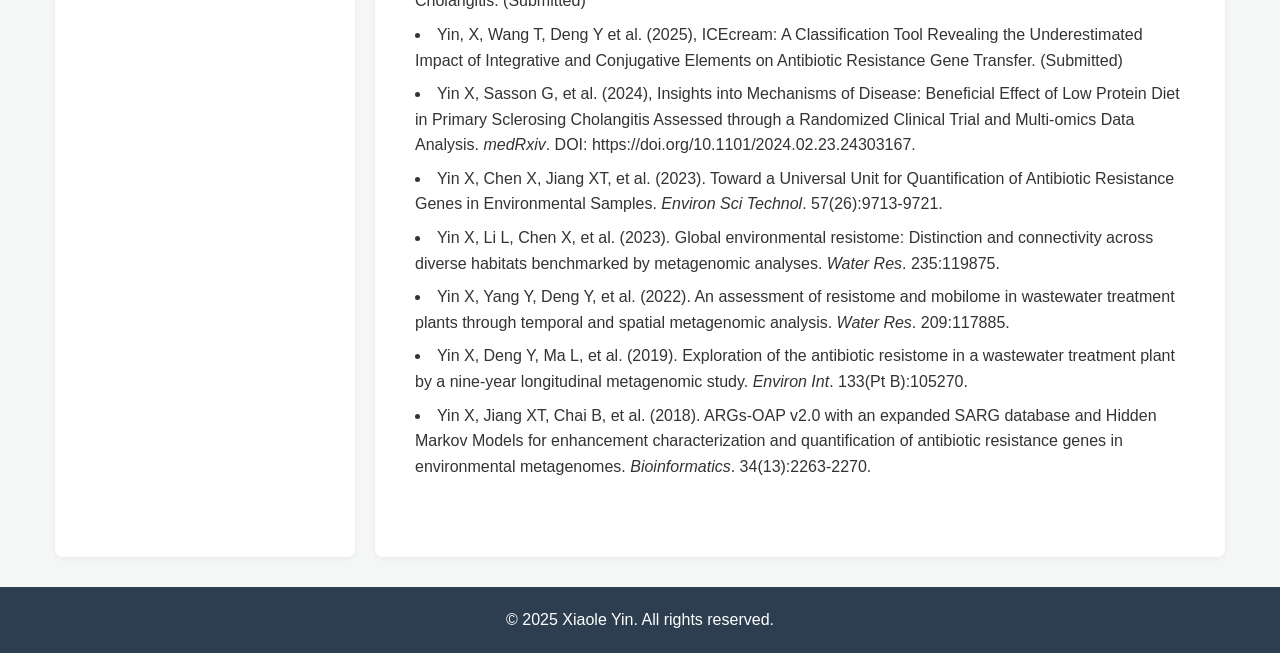
==== commit 19239722: "Update website with new design and content" ====
--- a/index.html
+++ b/index.html
@@ -25,7 +25,8 @@
                 </div>
                 <h2>Contact Information</h2>
                 <ul class="contact-info">
-                    <li><i class="fas fa-envelope"></i> <a href=ilto:yinlele99@gmail.com">yinlele99@gmail.com</a>, <a href="mailto:xyin@bwh.harvard.edu">xyin@bwh.harvard.edu</a> </li>
+                    <li><i class="fas fa-envelope"></i> <a href="mailto:yinlele99@gmail.com">yinlele99@gmail.com</a></li>
+		    <li><i class="fas fa-envelope"></i> <a href="mailto:spxyi@channing.harvard.edu">spxyi@channing.harvard.edu</a></li>
                     <li><i class="fas fa-map-marker-alt"></i> Brigham and Women's Hospital, 75 Francis St, Boston MA 02115</li>
                     <li><i class="fab fa-linkedin"></i> <a href="https://www.linkedin.com/in/xiaole-yin-306543261" target="_blank">LinkedIn</a></li>
                     <li><i class="fab fa-google-scholar"></i> <a href="https://scholar.google.com/citations?user=DCUoyukAAAAJ&hl=en" target="_blank">Google Scholar</a></li>
--- a/css/style.css
+++ b/css/style.css
@@ -1,3 +1,24 @@
+/* Color contact icons by platform */
+.contact-info i.fa-envelope {
+    color: #D44638; /* Gmail */
+}
+
+.contact-info i.fa-map-marker-alt {
+    color: #EA4335; /* Map Marker */
+}
+
+.contact-info i.fa-linkedin {
+    color: #0077B5; /* LinkedIn Blue */
+}
+
+.contact-info i.fa-google-scholar {
+    color: #4285F4; /* Google Scholar Blue */
+}
+
+.contact-info i.fa-github {
+    color: #333333; /* GitHub */
+}
+
 /* Basic Reset */
 * {
     margin: 0;
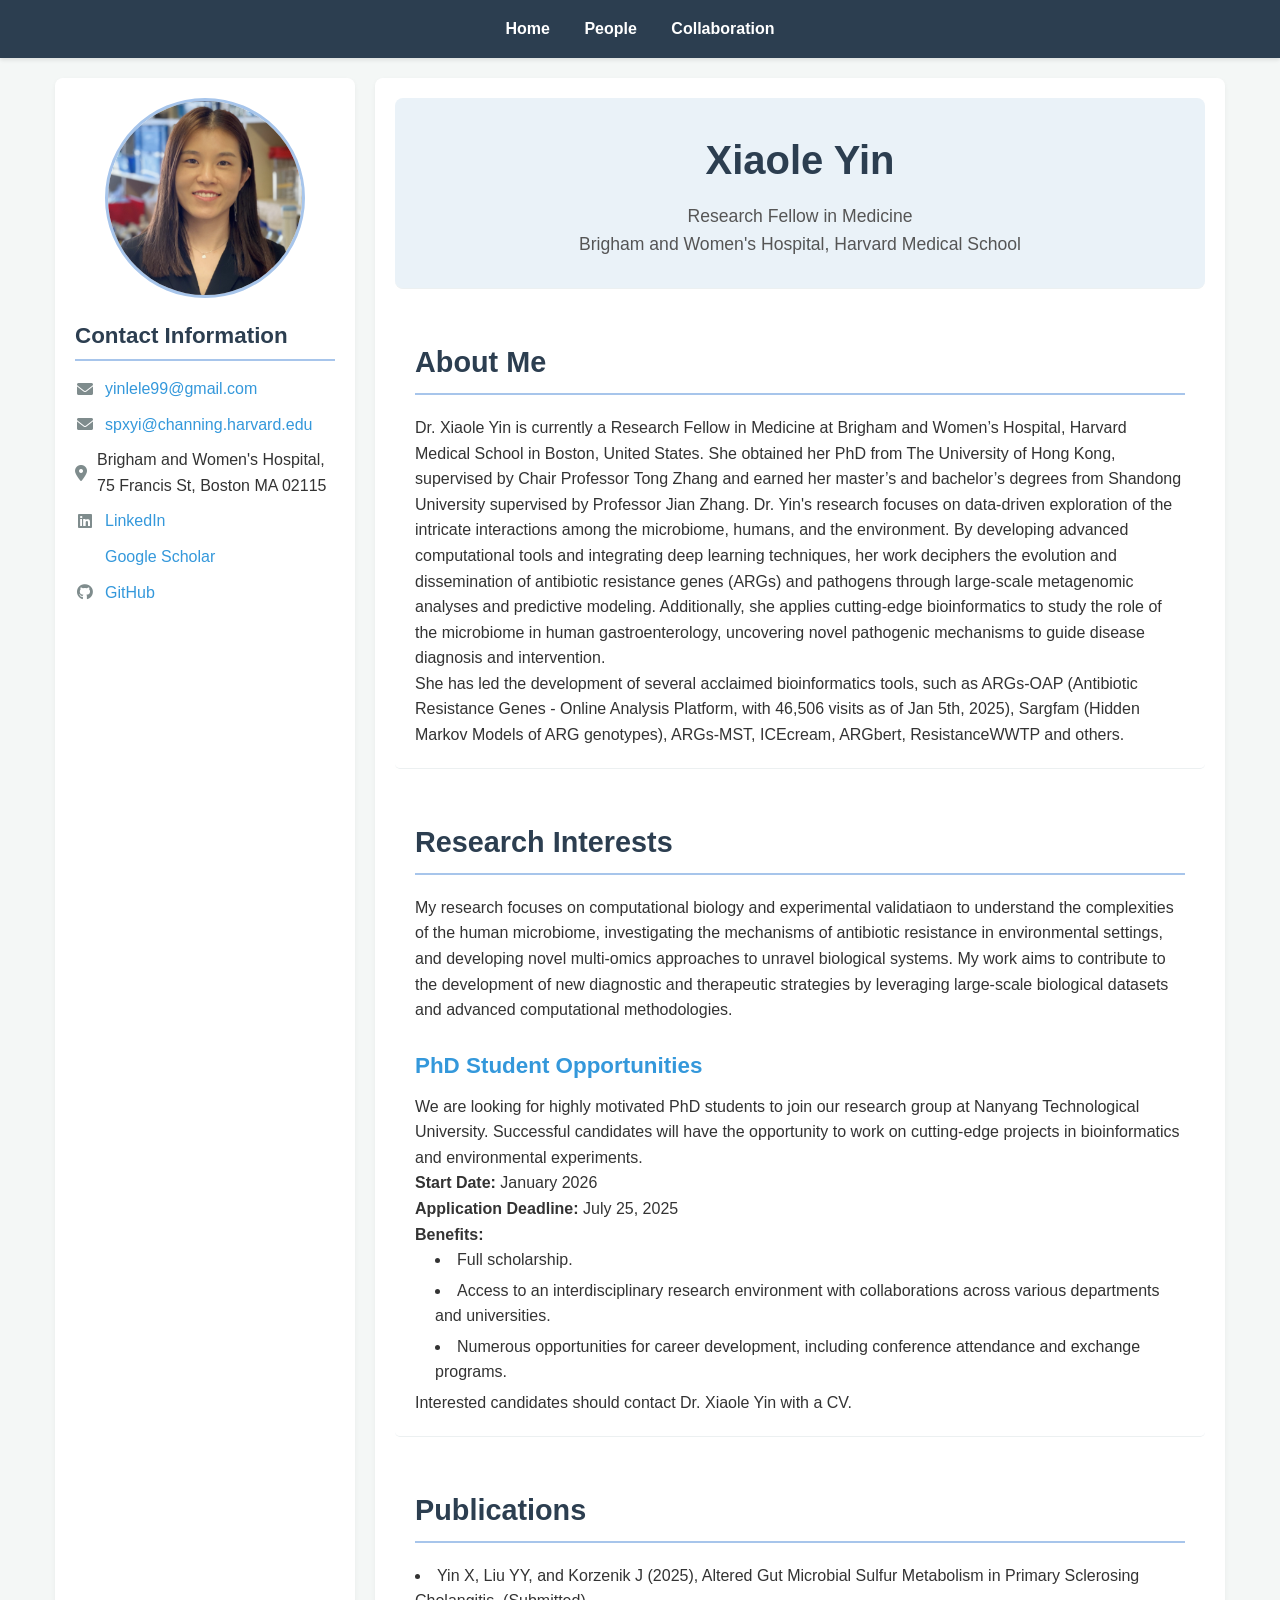
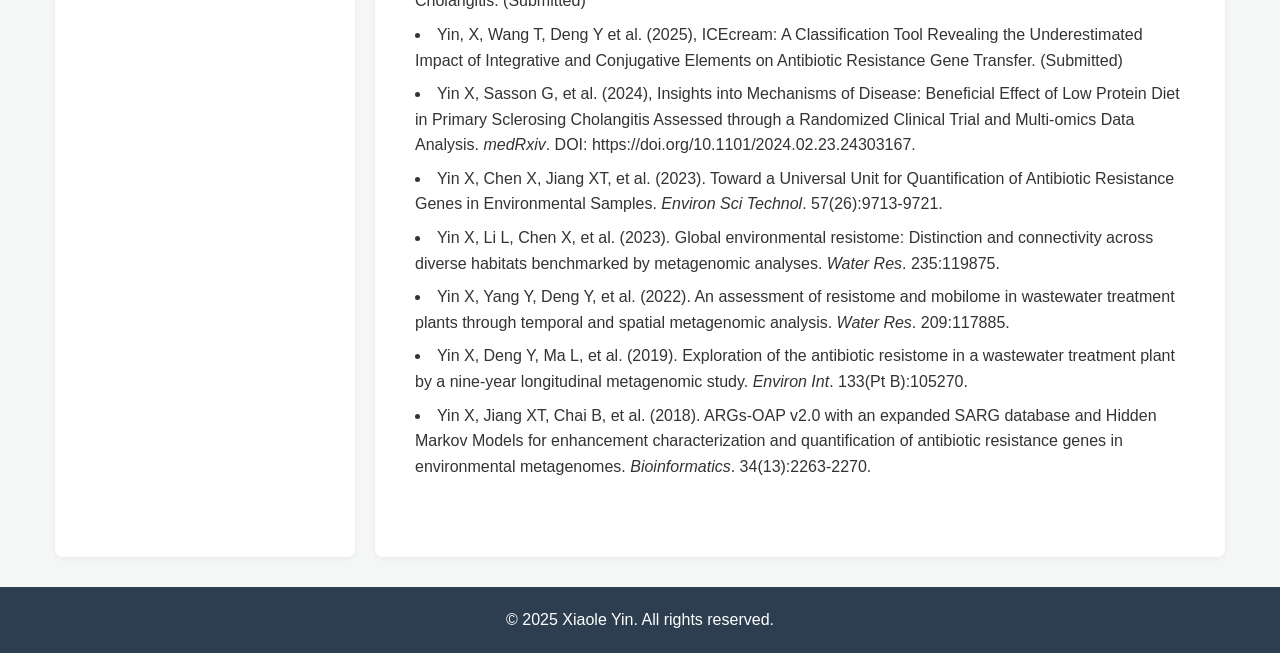
==== commit 1d957856: "update collabration" ====
--- a/index.html
+++ b/index.html
@@ -14,6 +14,7 @@
                 <ul>
                     <li><a href="index.html">Home</a></li>
                     <li><a href="people.html">People</a></li>
+	            <li><a href="collaboration.html">Collaboration</a></li>
                 </ul>
             </nav>
         </header>
--- a/css/style.css
+++ b/css/style.css
@@ -1,24 +1,3 @@
-/* Color contact icons by platform */
-.contact-info i.fa-envelope {
-    color: #D44638; /* Gmail */
-}
-
-.contact-info i.fa-map-marker-alt {
-    color: #EA4335; /* Map Marker */
-}
-
-.contact-info i.fa-linkedin {
-    color: #0077B5; /* LinkedIn Blue */
-}
-
-.contact-info i.fa-google-scholar {
-    color: #4285F4; /* Google Scholar Blue */
-}
-
-.contact-info i.fa-github {
-    color: #333333; /* GitHub */
-}
-
 /* Basic Reset */
 * {
     margin: 0;
@@ -142,6 +121,24 @@
 .sidebar .contact-info li a:hover {
     text-decoration: underline;
 }
+
+/* Color contact icons by platform */
+.contact-info i.fa-envelope {
+    color: #D44638; /* Gmail */
+}
+.contact-info i.fa-map-marker-alt {
+    color: #EA4335; /* Map Marker */
+}
+.contact-info i.fa-linkedin {
+    color: #0077B5; /* LinkedIn Blue */
+}
+.contact-info i.fa-google-scholar {
+    color: #4285F4; /* Google Scholar Blue */
+}
+.contact-info i.fa-github {
+    color: #333333; /* GitHub */
+}
+
 
 .main-content {
     flex: 1;
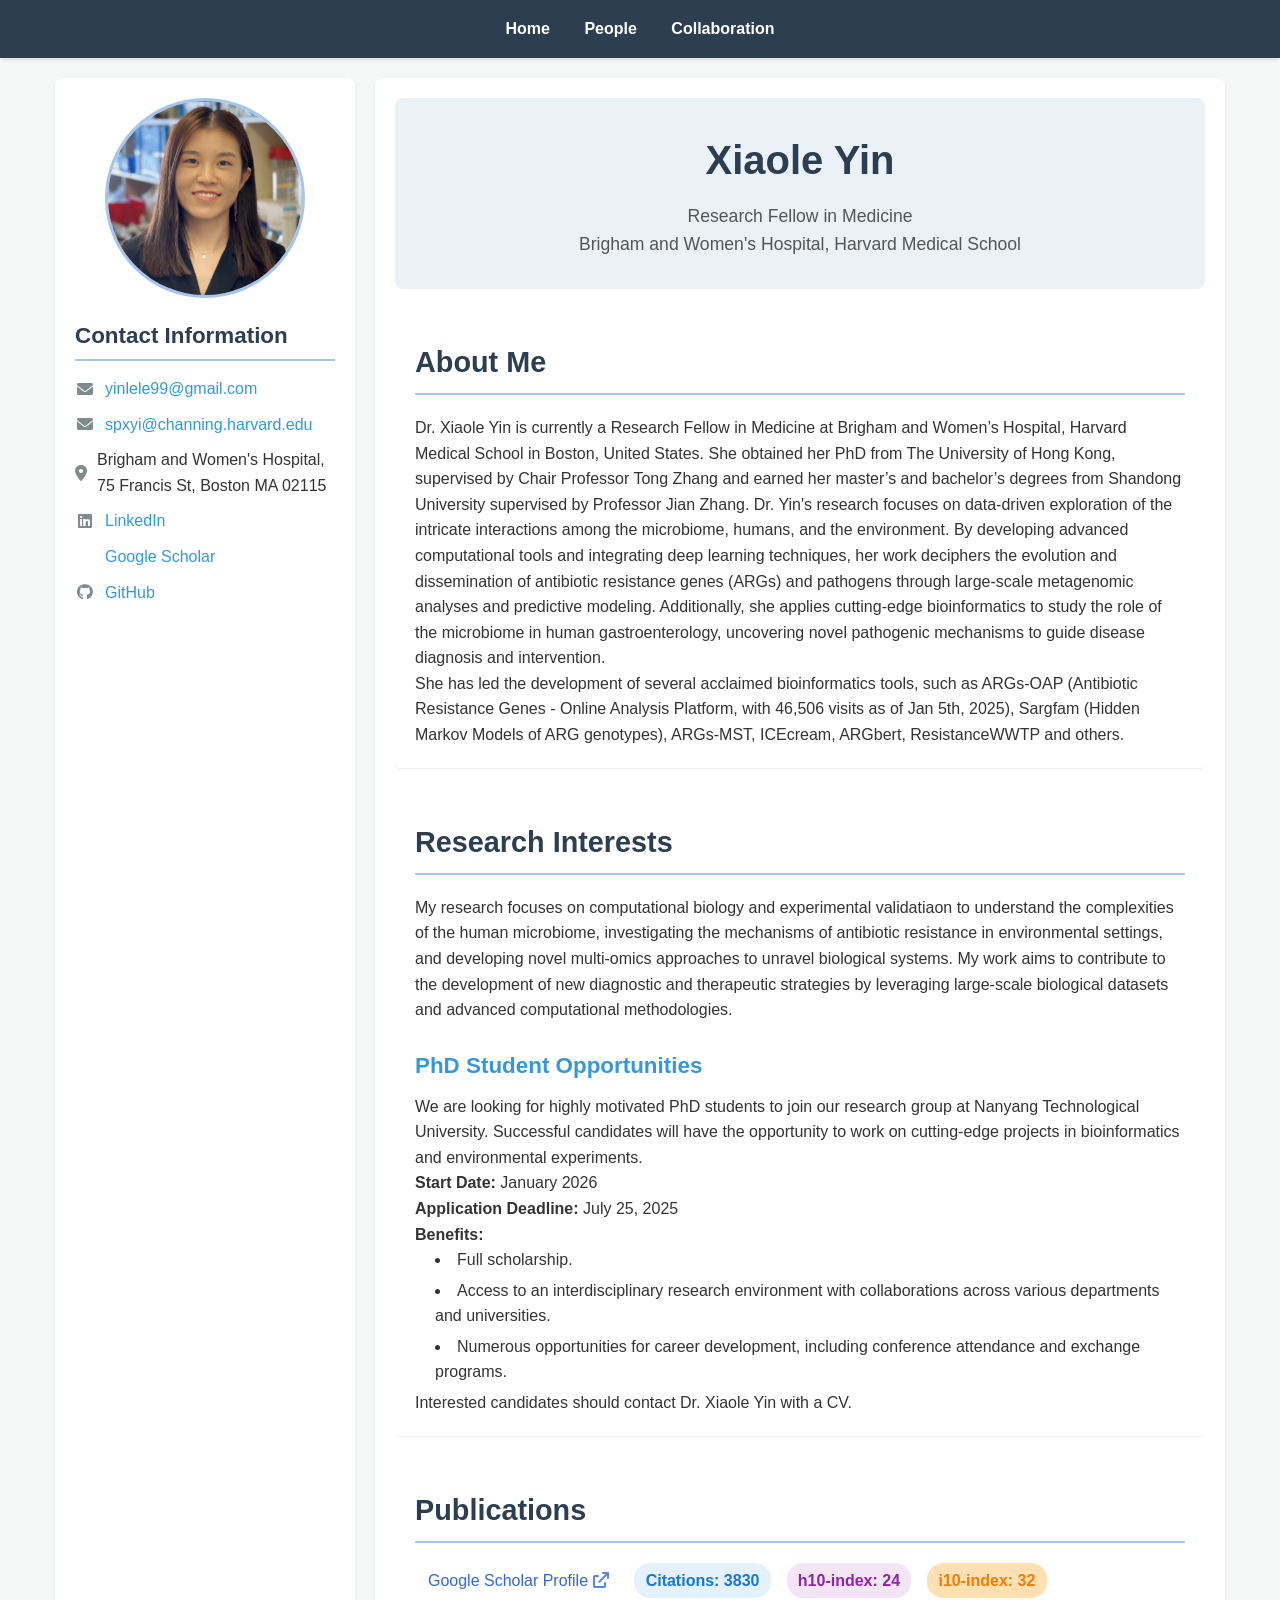
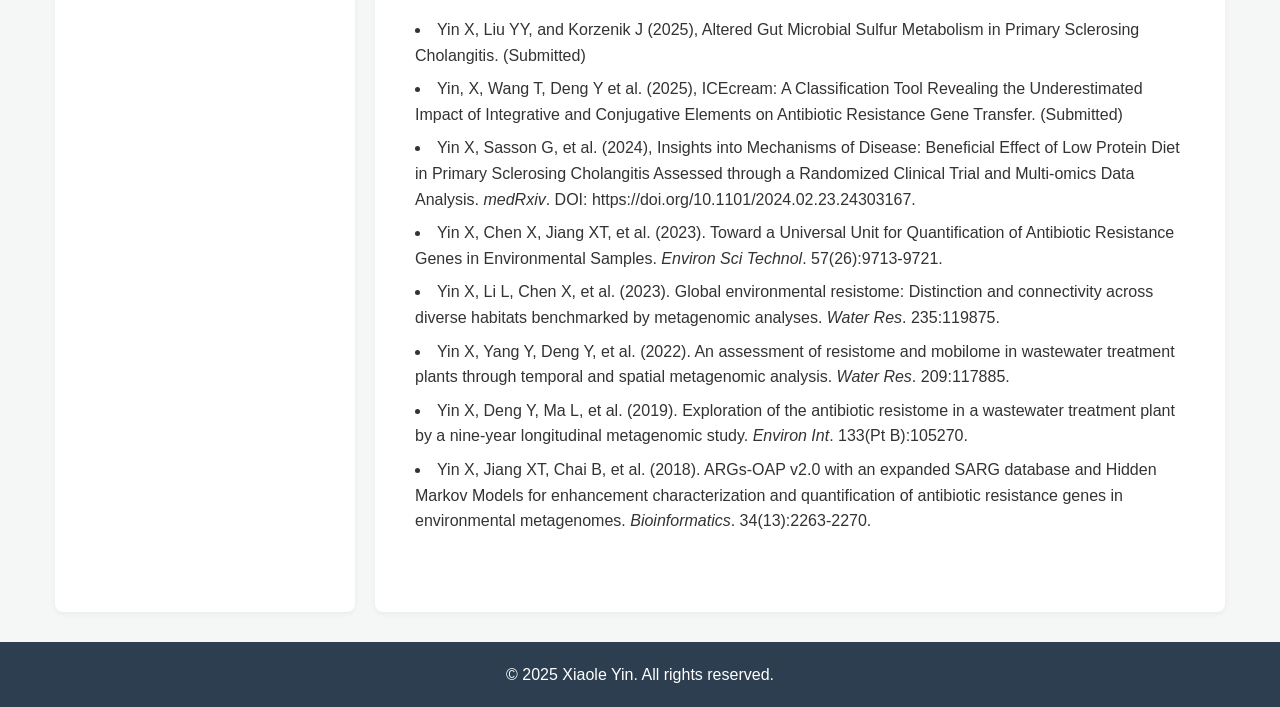
==== commit 55d6d9e8: "update publications" ====
--- a/index.html
+++ b/index.html
@@ -66,6 +66,25 @@
 
                 <section id="publications">
                     <h2>Publications</h2>
+                    <!-- Scholar Profile and Stats -->
+                    <div style="display: flex; align-items: center; gap: 1em; margin-bottom: 1.2em; flex-wrap: wrap;">
+                        <a href="https://scholar.google.com/citations?user=DCUoyukAAAAJ&hl=en" 
+                           target="_blank" 
+                           style="display: flex; align-items: center; font-weight: 500; text-decoration: none; color: #3367d6;">
+                        <i class="fab fa-google-scholar" style="font-size: 1.8em; margin-right: 0.45em; color: #3367d6;"></i>
+                            Google Scholar Profile
+                        <i class="fas fa-arrow-up-right-from-square" style="margin-left: 0.3em; font-size: 1em; opacity: 0.8;"></i>
+                        </a>
+                        <span style="background: #e3f2fd; color: #1976d2; font-weight: bold; padding: 0.3em 0.7em; border-radius: 1em; margin-left: 0.6em;">
+                            Citations: 3830
+                        </span>
+                        <span style="background: #f3e5f5; color: #8e24aa; font-weight: bold; padding: 0.3em 0.7em; border-radius: 1em;">
+                            h10-index: 24
+                        </span>
+                        <span style="background: #ffe0b2; color: #f57c00; font-weight: bold; padding: 0.3em 0.7em; border-radius: 1em;">
+                            i10-index: 32
+                        </span>
+                    </div>      
                     <ul>
                         <li>Yin X, Liu YY, and Korzenik J (2025), Altered Gut Microbial Sulfur Metabolism in Primary Sclerosing Cholangitis. (Submitted)</li>
                         <li>Yin, X, Wang T, Deng Y et al. (2025), ICEcream: A Classification Tool Revealing the Underestimated Impact of Integrative and Conjugative Elements on Antibiotic Resistance Gene Transfer. (Submitted)</li>
